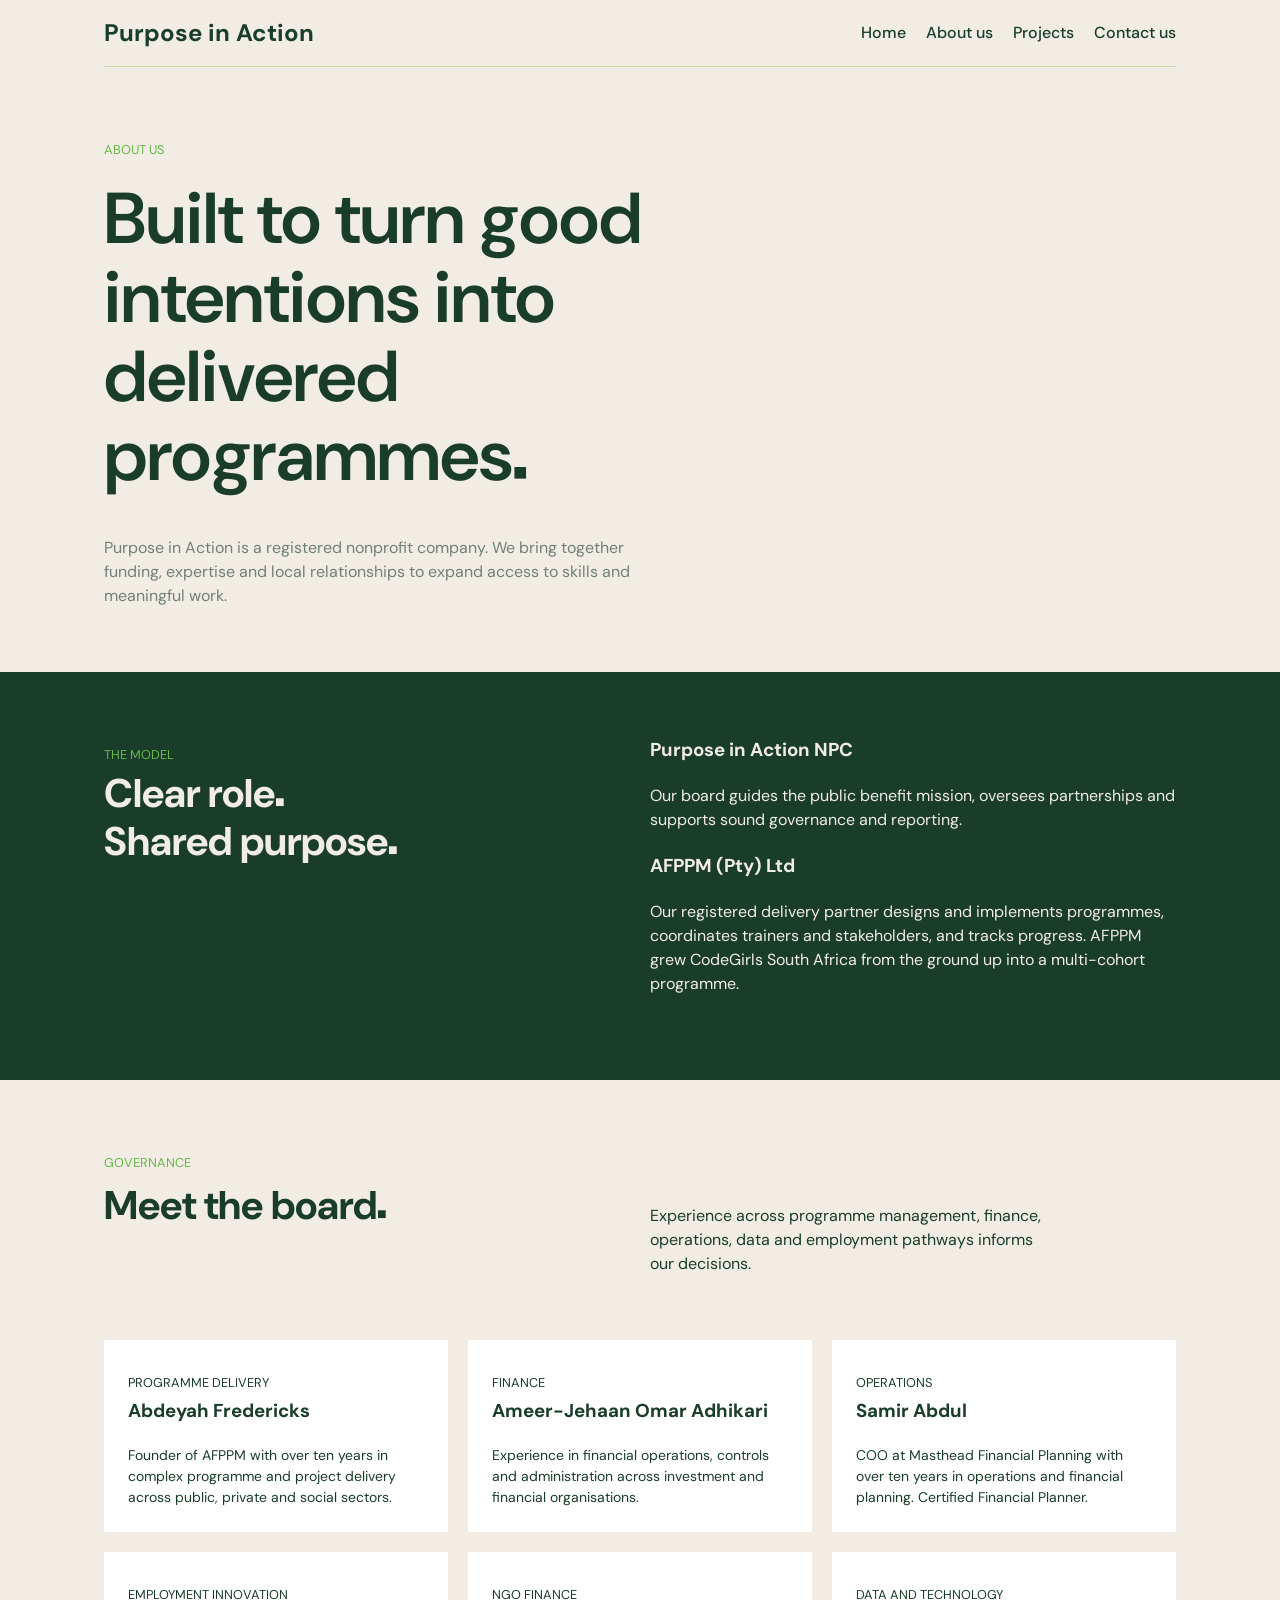
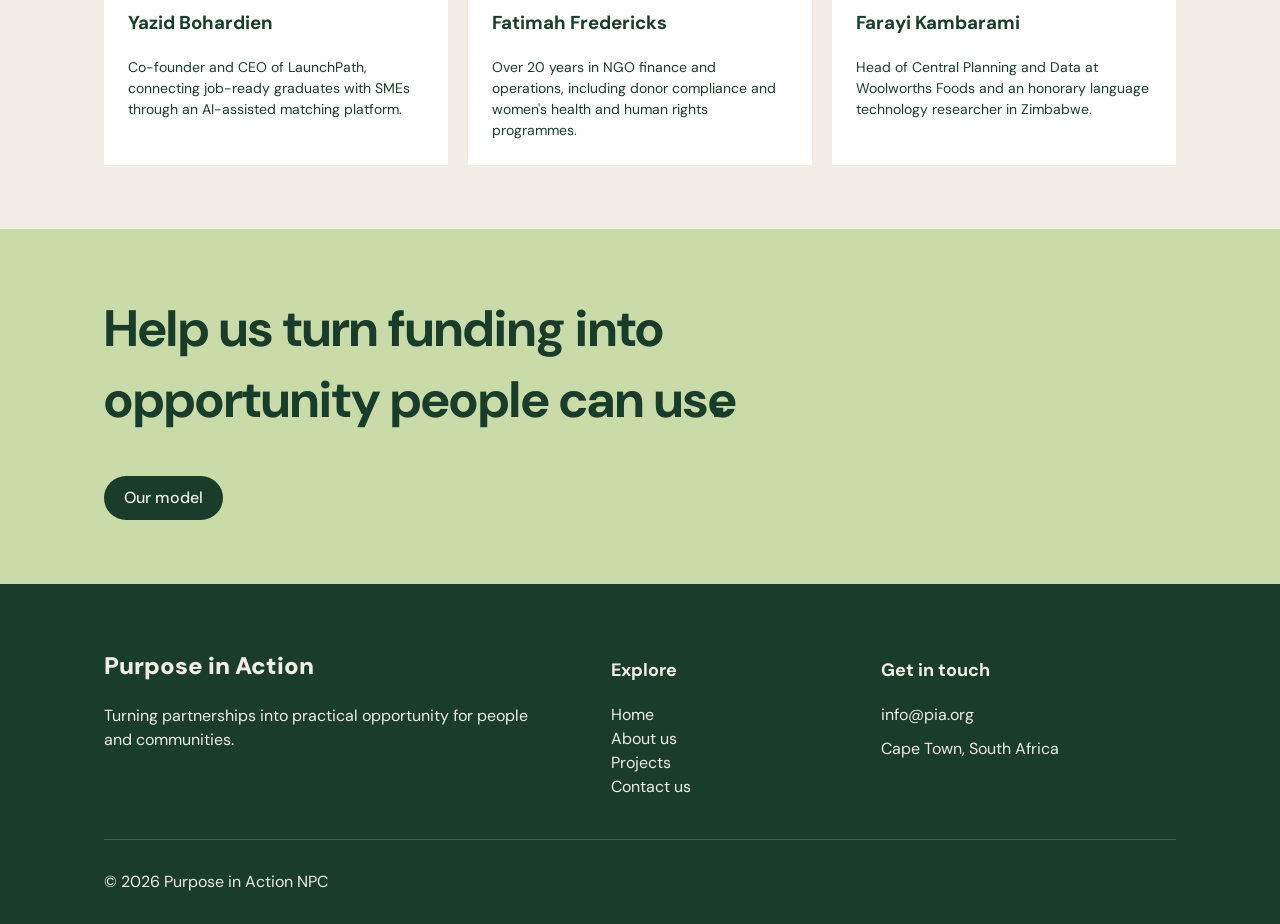
==== pages/about.html @ 17c5a4cd "completed desktop version" ====
<!DOCTYPE html>
<html lang="en">
<head>
    <meta charset="UTF-8">
    <meta name="viewport" content="width=device-width, initial-scale=1.0">
    <title>Purpose in Action</title>
    <link rel="stylesheet" href="../assets/css/style.css">

    <!-- favicon -->
    <link rel="shortcut icon" href="../assets/images/logo/logo-bg-white.jpg" type="image/x-icon" />

    <!-- fonts -->
     <link rel="preconnect" href="https://fonts.googleapis.com">
<link rel="preconnect" href="https://fonts.gstatic.com" crossorigin>
<link href="https://fonts.googleapis.com/css2?family=Baskervville:ital,wght@0,400..700;1,400..700&family=DM+Sans:ital,opsz,wght@0,9..40,100..1000;1,9..40,100..1000&family=DM+Serif+Display:ital@0;1&family=Geist:wght@100..900&family=Inter:ital,opsz,wght@0,14..32,100..900;1,14..32,100..900&family=Josefin+Sans:ital,wght@0,100..700;1,100..700&family=Lora:ital,wght@0,400..700;1,400..700&family=Merriweather:ital,opsz,wght@0,18..144,300..900;1,18..144,300..900&family=Montserrat:ital,wght@0,100..900;1,100..900&family=Nunito:ital,wght@0,200..1000;1,200..1000&family=Overpass:ital,wght@0,100..900;1,100..900&family=Plus+Jakarta+Sans:ital,wght@0,200..800;1,200..800&family=Poppins:ital,wght@0,100;0,200;0,300;0,400;0,500;0,600;0,700;0,800;0,900;1,100;1,200;1,300;1,400;1,500;1,600;1,700;1,800;1,900&family=Roboto:ital,wght@0,100..900;1,100..900&display=swap" rel="stylesheet">

</head>
<body>

    <header>
        <div class="container">
            <nav class="navbar">
                <div class="logo">
                    <a href="./index.html">Purpose <span class="lt-grn-text">in</span> Action</a>
                </div>
                <div class="main-menu">
                    <ul>
                        <li><a href="../index.html">Home</a></li>
                        <li><a href="./about.html">About us</a></li>
                        <li><a href="./projects.html">Projects</a></li>
                        <li><a href="./contact.html">Contact us</a></li>
                    </ul>
                </div>
                <button class="hamburger" type="button">
                <span></span>
                <span></span>
                <span></span>
            </button>
            </nav>
        </div>
        
    </header>
    
<main>
<section class="hero section-spacing">
            <div class="container">
                <div class="about-head">
                    <p class="tagline light">ABOUT US</p>
                        <h1>Built to turn good intentions into <br>delivered <br>programmes</h1>
                        <p>Purpose in Action is a registered nonprofit company. We bring together 
                            funding, expertise and local relationships to expand access to skills 
                            and meaningful work.</p>
                    </div>
                </div>
        </section>
        <section class="bg-dark section-spacing">
            <div class="container">
                <div class="featured-top grid model-info">
                <div>
                    <p class="tagline light">THE MODEL</p>
                    <h2>Clear role</h2>
                    <h2>Shared purpose</h2>
                </div>
                <div class="featured-text">
                    <h3>Purpose in Action NPC</h3>
                    <p>Our board guides the public benefit mission, oversees partnerships and supports sound governance and reporting.</p>
                    <h3>AFPPM (Pty) Ltd</h3>
                    <p>Our registered delivery partner designs and implements programmes, coordinates trainers and stakeholders, and tracks progress. AFPPM grew CodeGirls South Africa from the ground up into a multi-cohort programme.</p>
                </div>
            </div>
            </div>
        </section>
        <section class="section-spacing">
            <div class="container">
                <div class="featured-top grid governance">
                <div>
                    <p class="tagline light">GOVERNANCE</p>
                    <h2>Meet the board</h2>
                </div>
                <div class="featured-text">
                    <p>Experience across programme management, finance, operations, data and employment pathways informs our decisions.</p>
                    <!-- <a href="./pages/projects.html" class="btn btn-light">See the programme </a> -->
                </div>
            </div>
                <div class="three-col-grid governance-grid">
                <div class="card">
                    <p class="tagline">PROGRAMME DELIVERY</p>
                    <h3>Abdeyah Fredericks</h3>
                    <p>Founder of AFPPM with over ten years in complex programme and project delivery across public, private and social sectors.</p>
                    </div>
                <div class="card">
                    <p class="tagline">FINANCE</p>
                    <h3>Ameer-Jehaan Omar Adhikari</h3>
                    <p>Experience in financial operations, controls and administration across investment and financial organisations.</p>
                </div>
                <div class="card">
                    <p class="tagline">OPERATIONS</p>
                    <h3>Samir Abdul</h3>
                    <p>COO at Masthead Financial Planning with over ten years in operations and financial planning. Certified Financial Planner.</p>
                </div>
                <div class="card">
                    <p class="tagline">EMPLOYMENT INNOVATION</p>
                    <h3>Yazid Bohardien</h3>
                    <p>Co-founder and CEO of LaunchPath, connecting job-ready graduates with SMEs through an AI-assisted matching platform.</p>
                </div>
                <div class="card">
                    <p class="tagline">NGO FINANCE</p>
                    <h3>Fatimah Fredericks</h3>
                    <p>Over 20 years in NGO finance and operations, including donor compliance and women's health and human rights programmes.</p>
                </div>
                <div class="card">
                    <p class="tagline">DATA AND TECHNOLOGY</p>
                    <h3>Farayi Kambarami</h3>
                    <p>Head of Central Planning and Data at Woolworths Foods and an honorary language technology researcher in Zimbabwe.</p>
                </div>
            </div>
            </div>
        </section>







<!-- CALL TO ACTION -->
    <section class="cta-section section-spacing bg-green">
            <div class="container">
            <h2>Help us turn funding into opportunity people can use</h2>
            <div class="buttons">
                    <a href="./pages/projects.html" class="btn btn-dark">Our model</a>
                </div>
                </div>
        </section>

</main>













    <footer class="footer bg-dark ">
    <div class="container">
        <div class="footer-grid">
            <div class="logo">
                <a href="index.html" class="logo footer-logo">Purpose <span class="lt-green-text">in</span> Action</a>
                <p>Turning partnerships into practical opportunity for people and communities.</p>
            </div>

            <nav>
                <h2>Explore</h2>
                <ul>
                         <li><a href="../index.html">Home</a></li>
                        <li><a href="./about.html">About us</a></li>
                        <li><a href="./projects.html">Projects</a></li>
                        <li><a href="./contact.html">Contact us</a></li>
                    
                    </ul>
            </nav>

            <div>
                <h2>Get in touch</h2>
                <address>
                <a href="mailto:info@pia.org">info@pia.org</a>
                <p>Cape Town, South Africa</p>
                </address>
            </div>
        </div>

        <div class="footer-bottom">
            <p>&copy; 2026 Purpose in Action NPC</p>
        </div>
    </div>
</footer>





















    <script src="../assets/js/main.js"></script>
</body>
</html>
---- assets/css/style.css ----
/* ===============================
ROOT VARIABLES
================================= */
:root {
    --dark-green:  #1a3d2b;
    --medium-green: #1a3d2bb3;
    --light-green: #c8dba8;
    --pale-green: #dee6d2;
    --cream: #f2ede4;
    --white: #ffffff;
    --text-light: #718078;
    --green-accent: #b5e34d;
    --lt-green-text: #67b848;

    --spacing-xs: 0.5rem;   /* 8px */
    --spacing-sm: 1rem;     /* 16px */
    --spacing-md: 1.5rem;   /* 24px */
    --spacing-lg: 2rem;     /* 32px */
    --spacing-xl: 3rem;     /* 48px */
    --spacing-2xl: 4rem;    /* 64px */
    --spacing-3xl: 5rem;    /* 80px */
    --spacing-4xl: 6rem;    /* 96px */

    ----card-radius: 2px;
}

/* =============================
BASE STYLES
================================ */
* {
  margin: 0;
  padding: 0;
  box-sizing: border-box;
}

html {
    scroll-behavior: smooth;
}

body {
  font-family: DM Sans;
  font-size: 16px;
  line-height: 1.5;
  background-color: var(--cream);
  color: var(--dark-green);
}

.container {
    max-width: 1200px;
    margin: 0 auto;
    padding: 0 var(--spacing-2xl);
    /* border: 1px solid red; */
}

.section-spacing {
  padding: var(--spacing-2xl) 0;
}

img {
    display: block;
    max-width: 100%;
}

a {
    color: inherit;
    text-decoration: none;
}

ul {
    list-style: none;
}

.bg-light {
    background: var(--cream);
}

.bg-dark {
    background: var(--dark-green);
    color: var(--cream);
}

.bg-green {
  background-color: var(--light-green);
}

.grid {
    display: grid;
    grid-template-columns: 1fr 1fr;
    gap: 20px;
}

.flex {
    display: flex;
    justify-content: space-between;
}

.three-col-grid {
  display: grid;
  grid-template-columns: 1fr 1fr 1fr;
  gap: 20px;
}

/* Buttons */

.btn {
  display: inline-block;
  padding: 10px 20px;
  background: var(--light-green);
  color: #333;
  font-weight: 500;
  text-decoration: none;
  border: none;
  border-radius: 50px;
  cursor: pointer;
  text-align: center;
  transition: 0.5s;
}

.btn:hover {
  opacity: 0.8;
}

.btn-primary {
  background: transparent;
  color: var(--dark-green);
  border: 1px solid var(--dark-green);
}

.btn-dark {
  background: var(--dark-green);
  color: var(--cream);
}

.btn-light {
  background: transparent;
  color: var(--cream);
  border: 1px solid var(--cream);
}

.tagline {
    font-size: 0.8rem;
    line-height: 1.4;
    font-weight: normal;
    margin: 10px 0 5px;
}

.tagline.light {
    color: var(--lt-green-text);
}

.logo-green-text {
    color: var(--lt-green-text);
}

.hero h1 {
    font-size: 4.5rem;
    line-height: 1.1;
    font-weight: 600;
    margin: 20px 0;
    max-width: 80%;
}

.hero p {
    color: var(--text-light);
    max-width: 560px;

}

.hero h1:after {
  content: "\25A0";
  font-size: 24px;
}

h2 {
    font-size: 2.5rem;
  line-height: 1.4;
}

address {
  font-weight: 400;
  font-style: normal;
}
/* ============== NAVIGATION */
.navbar .logo a {
  font-weight: 700;
  font-size: 1.5rem;
  color: var(--green-dark);
}

.navbar ul li a {
  font-weight: 500;
  color: var(--text-primary);
}

.navbar {
  display: flex;
  justify-content: space-between;
  align-items: center;
  border-bottom: 1px solid var(--light-green);
  padding: 15px 0;
}

.navbar ul {
  display: flex;
  gap: 20px;
}

/* =======================================
HERO
========================================== */

.hero-grid {
    display: grid;
    grid-template-columns: 1.1fr 0.9fr;
    gap: 4rem;
    align-items: center;
}

.buttons a {
  margin-right: 20px;
}

.hero-image {
  background-color: var(--pale-green);
  border-top-left-radius: 210px;
  border-top-right-radius: 210px;
  border-bottom-left-radius: 20px;
  border-bottom-right-radius: 20px;
  width: 100%;
  height: 400px;

}

.hero-image img {
  /* max-width: 80%; */
  margin-top: 60px;
}

.hero-grid p:last-of-type {
    padding-bottom: 40px;

}
/* ======================================
FEATURE
========================================= */
.featured-text p {
    margin-top: 20px;   
}

.featured-text a {
    margin-top: 40px;   
}

.stats {
    margin-top: 80px;
}


.stat:last-child{
    width: 23%;
}

.stat strong {
    font-size: 2.5rem;
    margin-top: 20px;
    color: var(--green-accent);
    display: inline-block;
}

.stat p {
    font-size: 0.875rem;
}

.borderline {
  width: 230px;
  height: 1px;
  background-color: #c8dba83e;
}

/* ======================================
OUR WORK
========================================= */
.our-work-section h2:after , .cta-section h2:after {
  content: "\25A0";
  font-size: 16px;
}
.work-right {
    margin-top: 60px;
}

.work-cards-grid {
    gap: 1.25rem;
    margin-top: var(--spacing-2xl);
}

.work-card-big {
  background-color: var(--light-green);
  padding: 20px;
  border-radius: var(--card-radius);
}

.work-card-small {
  background-color: var(--white);
  padding: 20px;
  border-radius: var(--card-radius);
}

.work-cards-grid h3 {
  margin-bottom: 20px;
}

.link-text a{
  font-weight: 600;
  color: var(--medium-green);
}

/* ======================================
CALL TO ACTION
========================================= */
.cta-section h2{
  font-size: 3.2rem;
  max-width: 730px;
  margin-bottom: 40px;
}


/* ======================================
ABOUT PAGE
========================================= */
.about-head p:last-of-type {
    padding-top: 20px;
}

.model-info h2 {
  line-height: 1.2;
}

.model-info h2:after,.governance h2:after,.pipeline h2:after {
  content: "\25A0";
  font-size: 16px;
}

.model-info .featured-text p {
  margin-bottom: 20px;
}

.governance .featured-text {
  margin-top: 40px;
  width: 75%;
}

.governance-grid {
  margin-top: var(--spacing-2xl);
}

.governance-grid .card {
  border-radius: var(----card-radius);
}
/* =======================================
PROJECTS PAGE
========================================== */

.sponsor {
  background-color: var(--light-green);
  padding: var(--spacing-xl);
}
.sponsor-info {
  margin-top: 40px;
}

.sponsor-details {
  padding: 0;
}

.pipeline .featured-text {
  margin-top: 40px;
}

.cta-section h2:last-of-type:after {
  content: "\25A0";
  font-size: 19px;
  position: relative;
  right: 23.12px;
  top: 1px;
}

.three-col-grid .card {
  background-color: var(--white);
  padding: var(--spacing-md);
  border-radius: var(--card-radius);
}

.three-col-grid .card p:last-of-type {
  font-size: 14px;
  margin-top: 20px;
}

/* =======================================
CONTACT PAGE
========================================== */
.contact-details {
  padding: 0 0 var(--spacing-2xl);
}
.contact-head h1 {
    max-width: 700px;
}

.contact-cards .card {
  background-color: var(--white);
  border-radius: var(----card-radius);
  padding: var(--spacing-md);
}

.contact-cards .card p {
  margin: 20px 0;
}

.contact-cards .card a {
  font-weight: 600;
  margin-bottom: 2px;
  display: block;
}

.contact-cards .card:last-child h2 {
  font-size: 1.5em;
}

/* ======================================
FOOTER
========================================= */
.footer {
    padding: 4rem 0 0;
}
.footer-grid {
    display: grid;
    grid-template-columns: 1.5fr 0.7fr 1fr;
    gap: 4rem;
    border-bottom: 1px solid #c8dba83e;
    padding-bottom: 40px;
}

.footer .logo a {
  color: var(--cream-color);
  font-weight: 900;
  font-size: 1.5rem;
  display: block;
  margin-bottom: 20px;
}

.footer address {
  color: var(--cream-color);
}

.footer h2 {
    font-size: 1.125rem;
    margin: 10px 0 20px;
}

.footer p{
    margin: 10px 0;
}

.footer-bottom {
    padding: 20px 0;
}



/* ============== HAMBURGER */

.hamburger {
  display: none;
  flex-direction: column;
  gap: 5px;
  padding: 5px;
  border: 0;
  background: transparent;
  cursor: pointer;
}

.hamburger span {
  display: block;
  width: 25px;
  height: 3px;
  background-color: var(--dark-green);
}

/* =============================================
MEDIA QUERIES
================================================ */

@media (max-width: 960px){

}

@media (max-width: 670px) {
  .container {
    max-width: 1100px;
    margin: 0 auto;
    padding: 0 15px;
  }

  .navbar {
    position: relative;
  }

  .hamburger {
    display: flex;
  }

  .main-menu {
    display: none;
    position: absolute;
    top: 100%;
    left: 0;
    width: 100%;
    background-color: white;
    padding: 20px;
    z-index: 10;
  }

  .main-menu.active {
    display: block;
  }

  .navbar ul {
    display: flex;
    flex-direction: column;
    gap: 0;
    padding: 20px;
  }

  .navbar ul li a {
    display: block;
    padding: 15px 0;
  }
}

@media (max-width: 500px) {
  
}
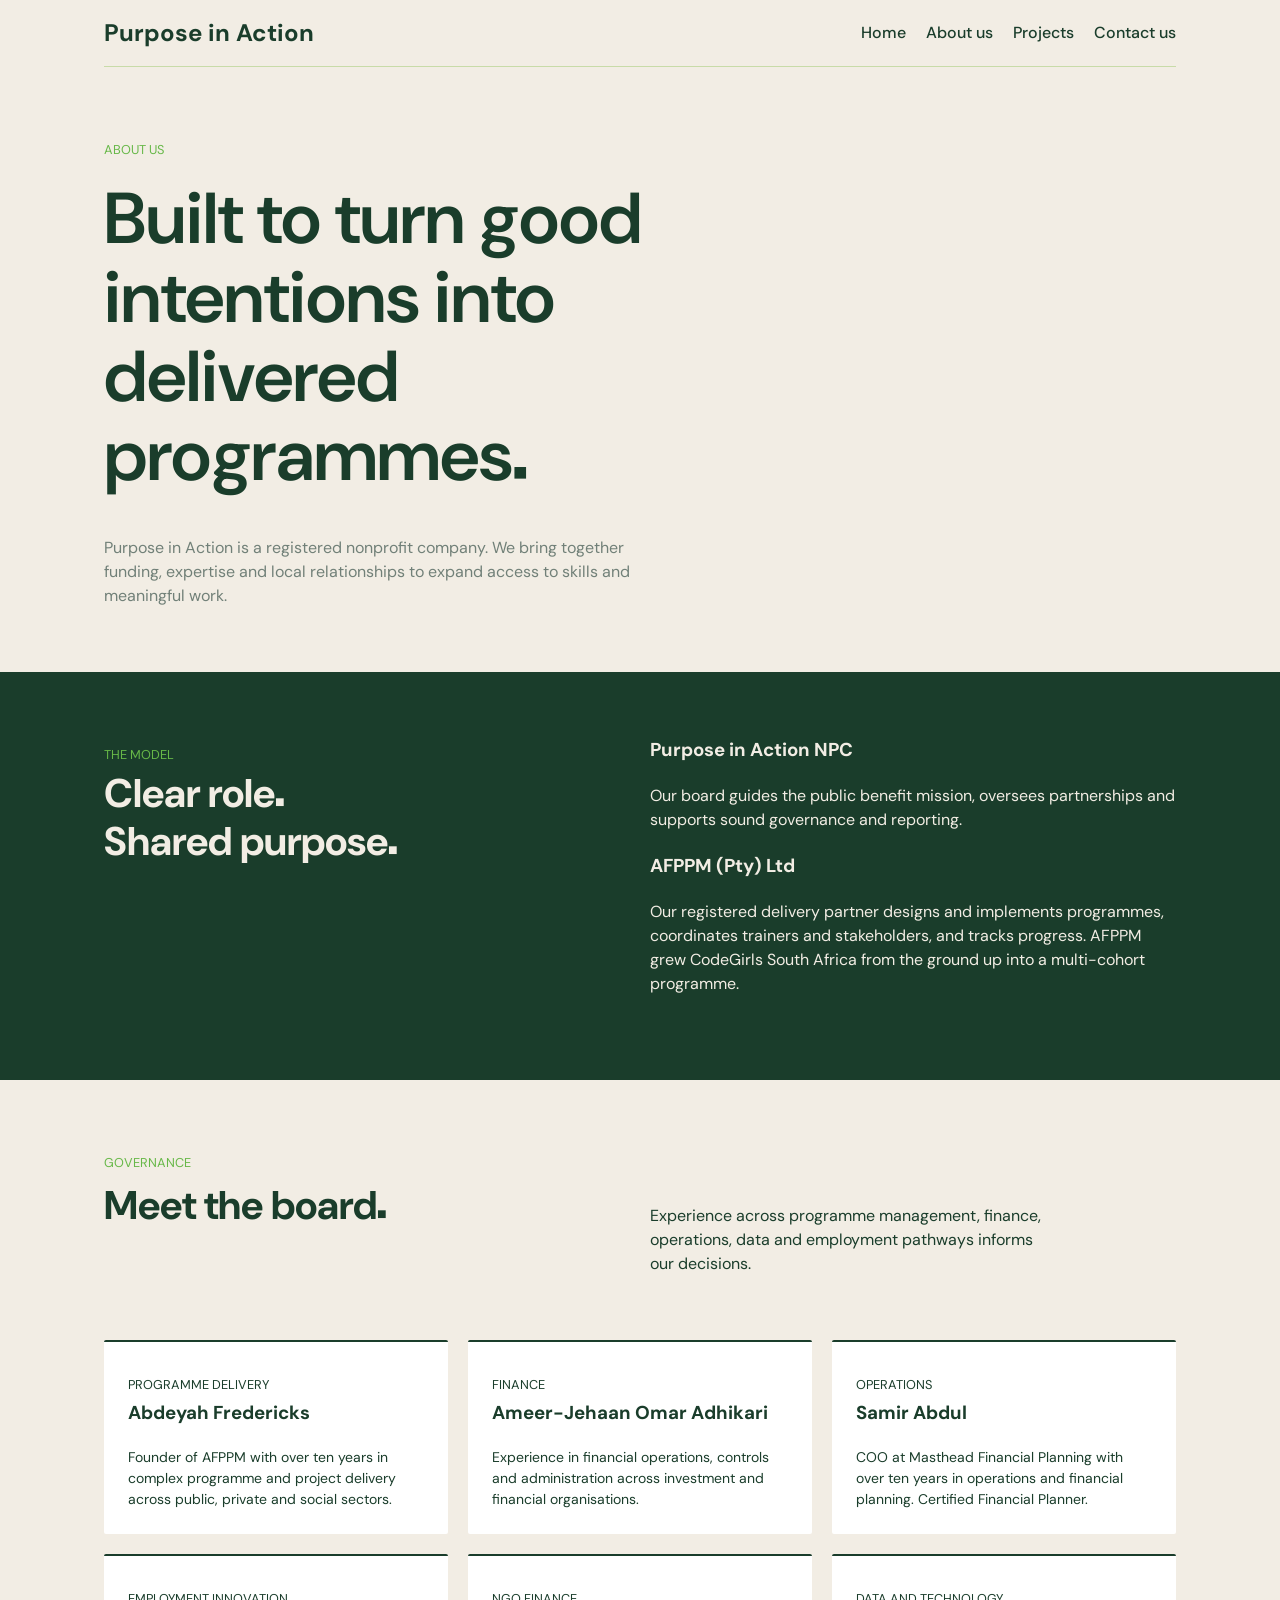
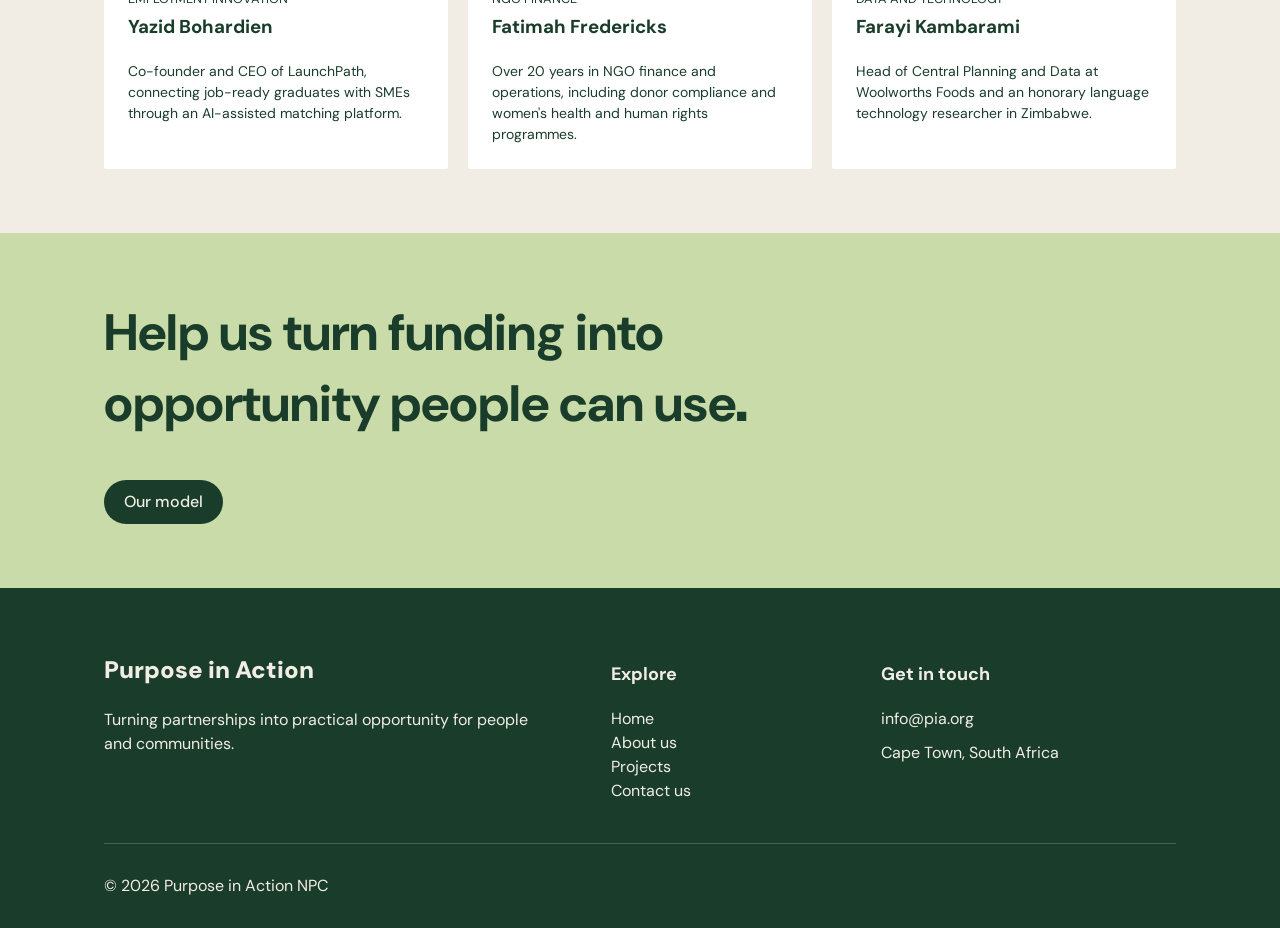
==== commit 918d1363: "Added media query for device size 768px" ====
--- a/pages/about.html
+++ b/pages/about.html
@@ -77,9 +77,8 @@
                     <p class="tagline light">GOVERNANCE</p>
                     <h2>Meet the board</h2>
                 </div>
-                <div class="featured-text">
+                <div class="featured-text about-text">
                     <p>Experience across programme management, finance, operations, data and employment pathways informs our decisions.</p>
-                    <!-- <a href="./pages/projects.html" class="btn btn-light">See the programme </a> -->
                 </div>
             </div>
                 <div class="three-col-grid governance-grid">
@@ -117,12 +116,6 @@
             </div>
         </section>
 
-
-
-
-
-
-
 <!-- CALL TO ACTION -->
     <section class="cta-section section-spacing bg-green">
             <div class="container">
@@ -134,18 +127,6 @@
         </section>
 
 </main>
-
-
-
-
-
-
-
-
-
-
-
-
 
     <footer class="footer bg-dark ">
     <div class="container">
--- a/assets/css/style.css
+++ b/assets/css/style.css
@@ -21,7 +21,7 @@
     --spacing-3xl: 5rem;    /* 80px */
     --spacing-4xl: 6rem;    /* 96px */
 
-    ----card-radius: 2px;
+    --card-radius: 2px;
 }
 
 /* =============================
@@ -354,7 +354,8 @@
 }
 
 .governance-grid .card {
-  border-radius: var(----card-radius);
+  border-radius: var(--card-radius);
+  border-top: 2px solid var(--dark-green);
 }
 /* =======================================
 PROJECTS PAGE
@@ -380,7 +381,7 @@
   content: "\25A0";
   font-size: 19px;
   position: relative;
-  right: 23.12px;
+  right: 0px;
   top: 1px;
 }
 
@@ -393,6 +394,10 @@
 .three-col-grid .card p:last-of-type {
   font-size: 14px;
   margin-top: 20px;
+}
+
+.three-col-grid {
+  margin-top: var(--spacing-2xl);
 }
 
 /* =======================================
@@ -407,7 +412,7 @@
 
 .contact-cards .card {
   background-color: var(--white);
-  border-radius: var(----card-radius);
+  border-radius: var(--card-radius);
   padding: var(--spacing-md);
 }
 
@@ -490,16 +495,37 @@
 ================================================ */
 
 @media (max-width: 960px){
-
-}
-
-@media (max-width: 670px) {
+.hero h1 {
+    font-size: 3.5rem;
+}
+
+.hero h1:after {
+  font-size: 18px;
+}
+
+.hero-image {
+   height: 340px;
+}
+
+.borderline {
+  width: 200px;
+}
+
+}
+
+@media (max-width: 768px) {
   .container {
     max-width: 1100px;
-    margin: 0 auto;
-    padding: 0 15px;
-  }
-
+    padding: 0 var(--spacing-lg);
+  }
+
+  .section-spacing{
+    padding: var(--spacing-xl) 0;
+  }
+  .grid {
+    grid-template-columns: 1fr;
+  }
+  
   .navbar {
     position: relative;
   }
@@ -534,8 +560,281 @@
     display: block;
     padding: 15px 0;
   }
-}
-
-@media (max-width: 500px) {
+/* hero */
+  .hero-grid {
+    grid-template-columns: 1fr;
+    justify-items: center;
+    text-align: center;
+  }
+
+  .hero h1 {
+    max-width: 80%;
+    margin: 0px auto;
+  }
+
+  .hero-content p {
+    margin: 20px auto;
+  }
+
+  .hero-grid p:last-of-type {
+    padding-bottom: 20px;
+}
+
+  .hero-image {
+   width: 60%;
+   height: 345px;
+  border-top-left-radius: 170px;
+  border-top-right-radius: 170px; 
+}
+
+  .hero-image img {
+  width: 80%;
+  margin: 60px auto 0;
+}
+
+/* feature */
+
+.stat strong {
+    font-size: 2rem;
+}
+
+.borderline {
+  width: 160px;
+}
+/* our work */
+
+.work-left, .work-right {
+  text-align: center;
+}
+
+.work-right {
+    margin-top: 0px;
+}
+
+.work-cards-grid {
+    grid-template-columns: 0.8fr 0.6fr;
+    margin-top: var(--spacing-xl);
+    text-align: left;
+}
+
+.work-cards-grid h3 {
+  margin-bottom: 10px;
+}
+
+.work-card-big p:last-of-type, .work-card-small p:last-of-type {
+  padding: 0 0 10px;
+}
+
+/* cta */
+.cta-section h2{
+  font-size: 2.5rem;
   
+}
+
+/* ABOUT PAGE */
+
+.about-head {
+  text-align: center;
+}
+
+.about-head h1 {
+  width: 100%;
+  margin: 15px auto;
+
+}
+
+.about-head p{
+  margin: 0 auto;
+}
+
+/* feature */
+.featured-top.grid {
+  gap: 0px;
+}
+.featured-text {
+  margin-top: 20px;
+}
+
+.grid.governance  {
+    gap: 0px;
+}
+
+/* .featured-text p {
+    margin-top: 20px;
+} */
+
+.featured-text p:first-of-type {
+    width: 100%;
+}
+
+.pipeline .featured-text {
+    margin-top: 0px;
+}
+.governance .featured-text {
+    margin-top: 0px;
+    width: 75%;
+}
+
+.governance-grid {
+  margin-top: var(--spacing-xl);
+}
+
+.three-col-grid {
+  margin-top: var(--spacing-xl);
+  grid-template-columns: 1fr;
+}
+
+  
+
+}
+
+@media (max-width: 375px) {
+   .container {
+    max-width: 1100px;
+    margin: 0 auto;
+    padding: 0 var(--spacing-sm);
+  }
+
+  .section-spacing{
+    padding: var(--spacing-xl) 0;
+  }
+
+   .hero h1 {
+    margin: 10px auto;
+    font-size: 2.5em;
+  }
+
+  .hero h1:after {
+  font-size: 12px;
+}
+
+.buttons {
+  display: grid;
+  gap: 20px;
+}
+
+.buttons a {
+  margin-right: 0px;
+}
+
+  .hero-image {
+   width: 100%;
+   height: 255px;
+  border-top-left-radius: 130px;
+  border-top-right-radius: 130px; 
+ 
+}
+
+  .hero-image img {
+  width: 90%;
+  margin: 30px auto 0;
+}
+
+.hero-grid {
+  gap: 3rem;
+}
+
+h2 {
+    font-size: 2rem;
+}
+
+.flex {
+  flex-direction: column;
+  justify-content: center;
+  text-align: center;
+}
+
+.borderline {
+  display: none;
+}
+
+.featured .grid {
+ text-align: center;
+}
+
+.featured-top .tagline, .our-work-section .tagline {
+  margin-bottom: var(--spacing-sm);
+}
+
+.stats {
+    margin-top: var(--spacing-xl);
+}
+
+.stat:last-child{
+    text-align: center;
+    width: 100%;
+}
+
+.stat {
+  margin: 10px 0 0;
+}
+
+.our-work-section h2:after , .cta-section h2:after, .cta-section h2:last-of-type:after{
+  font-size: 12px;
+}
+
+.work-cards-grid {
+    grid-template-columns: 1fr;
+    margin-top: var(--spacing-xl);
+    text-align: left;
+}
+
+.work-card-big p, .work-card-small p {
+  display: block;
+  margin-bottom: 12px;
+}
+
+.cta-section h2 {
+  font-size: 1.8em;
+  margin-top: 12px;
+}
+
+.footer {
+    padding: 2.5rem 0 0;
+} 
+
+.footer-grid {
+    grid-template-columns: repeat(0, 1fr);
+    grid-template-rows: repeat(0, 1fr);
+    gap: 10px;
+}
+
+.footer-grid .logo {
+    grid-column: span 3 / span 3;
+}
+
+.footer-grid nav {
+   grid-row: span 2 / span 2;
+    grid-row-start: 2;
+    margin-bottom: 10px;
+}
+
+.footer-grid .company-address {
+    grid-row: span 2 / span 2;
+    grid-row-start: 4;
+}
+  
+
+.footer h2 {
+    margin: 10px 0 10px;
+}
+
+.featured-text p {
+        margin-top: 0px;
+    }
+
+.governance .featured-text {
+    margin-top: 0px;
+    width: 100%;
+}
+
+    .featured-text p:first-of-type {
+        margin-bottom: 0px;
+        width: 100%;
+    }
+
+
+
+
+
 }
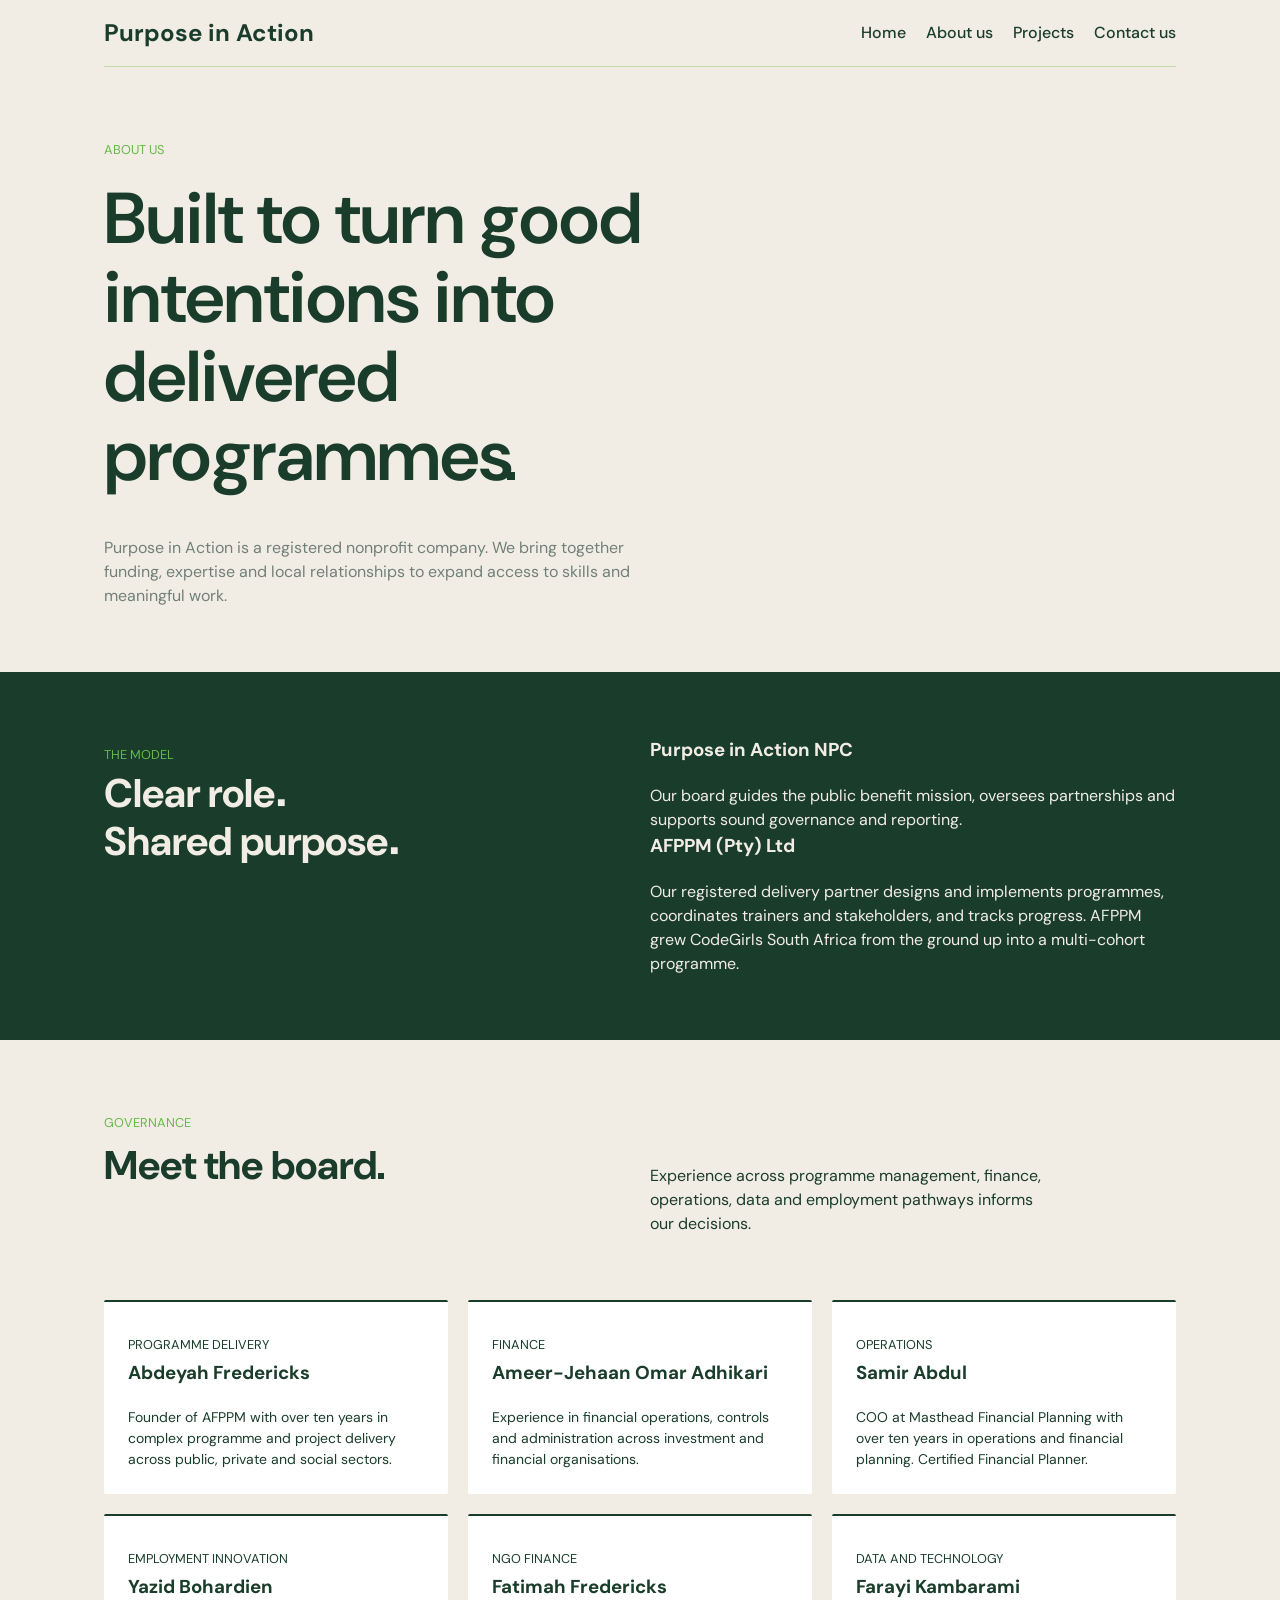
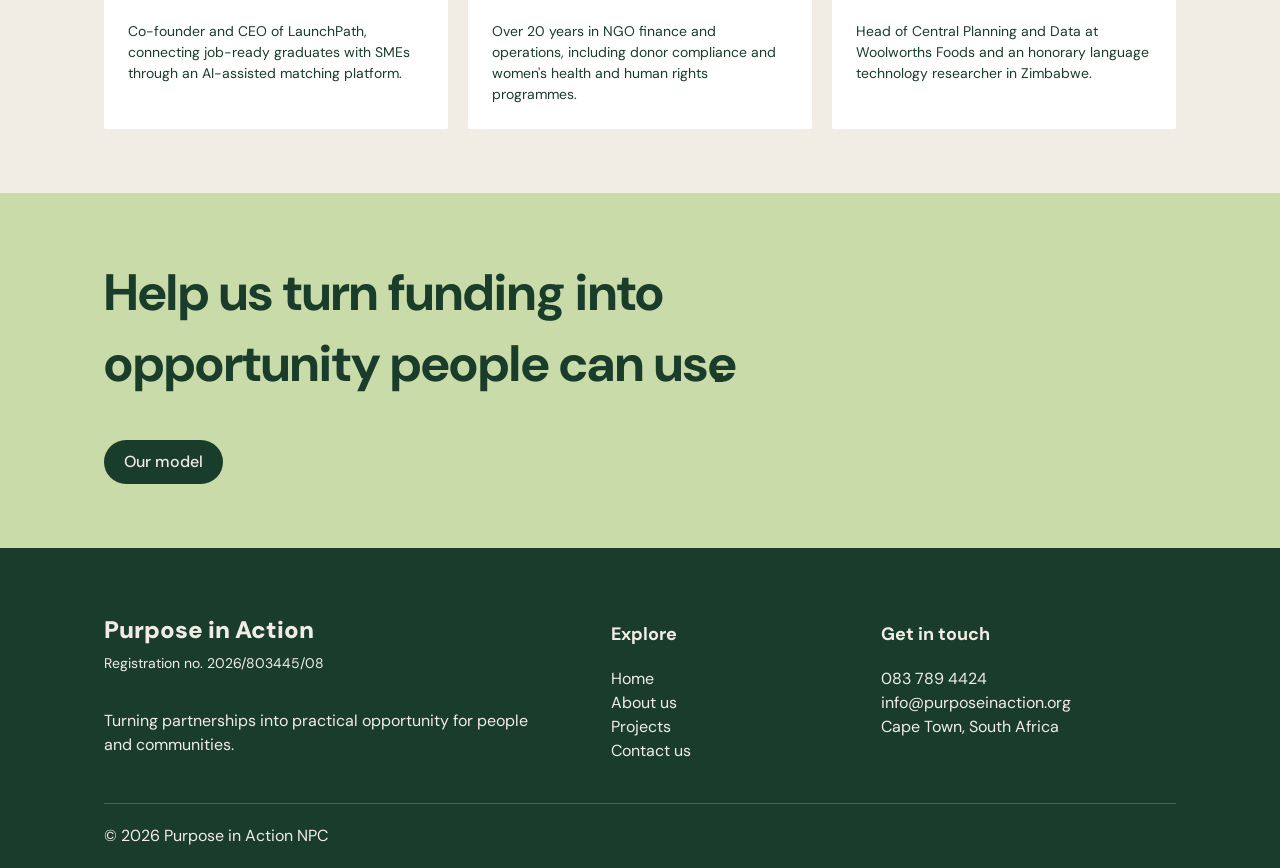
==== commit cf329ce5: "Added images and icons" ====
--- a/pages/about.html
+++ b/pages/about.html
@@ -46,20 +46,20 @@
             <div class="container">
                 <div class="about-head">
                     <p class="tagline light">ABOUT US</p>
-                        <h1>Built to turn good intentions into <br>delivered <br>programmes</h1>
+                        <h1>Built to turn good intentions into <br>delivered <br>programmes<span class="square"></span></h1>
                         <p>Purpose in Action is a registered nonprofit company. We bring together 
                             funding, expertise and local relationships to expand access to skills 
                             and meaningful work.</p>
                     </div>
                 </div>
         </section>
-        <section class="bg-dark section-spacing">
+        <section class="bg-dark section-spacing" id="model">
             <div class="container">
-                <div class="featured-top grid model-info">
-                <div>
+                <div class="featured-top grid">
+                <div class=" model-info">
                     <p class="tagline light">THE MODEL</p>
-                    <h2>Clear role</h2>
-                    <h2>Shared purpose</h2>
+                    <h2>Clear role<span class="square"></span></h2>
+                    <h2>Shared purpose<span class="square"></span></h2>
                 </div>
                 <div class="featured-text">
                     <h3>Purpose in Action NPC</h3>
@@ -75,7 +75,7 @@
                 <div class="featured-top grid governance">
                 <div>
                     <p class="tagline light">GOVERNANCE</p>
-                    <h2>Meet the board</h2>
+                    <h2>Meet the board<span class="square"></span></h2>
                 </div>
                 <div class="featured-text about-text">
                     <p>Experience across programme management, finance, operations, data and employment pathways informs our decisions.</p>
@@ -119,9 +119,9 @@
 <!-- CALL TO ACTION -->
     <section class="cta-section section-spacing bg-green">
             <div class="container">
-            <h2>Help us turn funding into opportunity people can use</h2>
+            <h2>Help us turn funding into opportunity people can use<span class="square square-about"></span></h2>
             <div class="buttons">
-                    <a href="./pages/projects.html" class="btn btn-dark">Our model</a>
+                    <a href="about.html#model" class="btn btn-dark">Our model</a>
                 </div>
                 </div>
         </section>
@@ -132,7 +132,8 @@
     <div class="container">
         <div class="footer-grid">
             <div class="logo">
-                <a href="index.html" class="logo footer-logo">Purpose <span class="lt-green-text">in</span> Action</a>
+                <a href="../index.html" class="logo footer-logo">Purpose <span class="lt-green-text">in</span> Action</a>
+                <p class="registration">Registration no. 2026/803445/08</p>
                 <p>Turning partnerships into practical opportunity for people and communities.</p>
             </div>
 
@@ -150,8 +151,9 @@
             <div>
                 <h2>Get in touch</h2>
                 <address>
-                <a href="mailto:info@pia.org">info@pia.org</a>
-                <p>Cape Town, South Africa</p>
+                    <a href="tel:+27837894424">083 789 4424</a><br>
+                    <a href="mailto:info@purposeinaction.org">info@purposeinaction.org</a>
+                    <p>Cape Town, South Africa</p>
                 </address>
             </div>
         </div>
--- a/assets/css/style.css
+++ b/assets/css/style.css
@@ -2,26 +2,26 @@
 ROOT VARIABLES
 ================================= */
 :root {
-    --dark-green:  #1a3d2b;
-    --medium-green: #1a3d2bb3;
-    --light-green: #c8dba8;
-    --pale-green: #dee6d2;
-    --cream: #f2ede4;
-    --white: #ffffff;
-    --text-light: #718078;
-    --green-accent: #b5e34d;
-    --lt-green-text: #67b848;
-
-    --spacing-xs: 0.5rem;   /* 8px */
-    --spacing-sm: 1rem;     /* 16px */
-    --spacing-md: 1.5rem;   /* 24px */
-    --spacing-lg: 2rem;     /* 32px */
-    --spacing-xl: 3rem;     /* 48px */
-    --spacing-2xl: 4rem;    /* 64px */
-    --spacing-3xl: 5rem;    /* 80px */
-    --spacing-4xl: 6rem;    /* 96px */
-
-    --card-radius: 2px;
+  --dark-green: #1a3d2b;
+  --medium-green: #1a3d2bb3;
+  --light-green: #c8dba8;
+  --pale-green: #dee6d2;
+  --cream: #f2ede4;
+  --white: #ffffff;
+  --text-light: #718078;
+  --green-accent: #b5e34d;
+  --lt-green-text: #67b848;
+
+  --spacing-xs: 0.5rem; /* 8px */
+  --spacing-sm: 1rem; /* 16px */
+  --spacing-md: 1.5rem; /* 24px */
+  --spacing-lg: 2rem; /* 32px */
+  --spacing-xl: 3rem; /* 48px */
+  --spacing-2xl: 4rem; /* 64px */
+  --spacing-3xl: 5rem; /* 80px */
+  --spacing-4xl: 6rem; /* 96px */
+
+  --card-radius: 2px;
 }
 
 /* =============================
@@ -34,7 +34,7 @@
 }
 
 html {
-    scroll-behavior: smooth;
+  scroll-behavior: smooth;
 }
 
 body {
@@ -46,10 +46,10 @@
 }
 
 .container {
-    max-width: 1200px;
-    margin: 0 auto;
-    padding: 0 var(--spacing-2xl);
-    /* border: 1px solid red; */
+  max-width: 1200px;
+  margin: 0 auto;
+  padding: 0 var(--spacing-2xl);
+  /* border: 1px solid red; */
 }
 
 .section-spacing {
@@ -57,26 +57,26 @@
 }
 
 img {
-    display: block;
-    max-width: 100%;
+  display: block;
+  max-width: 100%;
 }
 
 a {
-    color: inherit;
-    text-decoration: none;
+  color: inherit;
+  text-decoration: none;
 }
 
 ul {
-    list-style: none;
+  list-style: none;
 }
 
 .bg-light {
-    background: var(--cream);
+  background: var(--cream);
 }
 
 .bg-dark {
-    background: var(--dark-green);
-    color: var(--cream);
+  background: var(--dark-green);
+  color: var(--cream);
 }
 
 .bg-green {
@@ -84,14 +84,14 @@
 }
 
 .grid {
-    display: grid;
-    grid-template-columns: 1fr 1fr;
-    gap: 20px;
+  display: grid;
+  grid-template-columns: 1fr 1fr;
+  gap: 20px;
 }
 
 .flex {
-    display: flex;
-    justify-content: space-between;
+  display: flex;
+  justify-content: space-between;
 }
 
 .three-col-grid {
@@ -126,6 +126,11 @@
   border: 1px solid var(--dark-green);
 }
 
+.btn-primary:hover {
+  color: var(--medium-green);
+  border-color: var(--medium-green);
+}
+
 .btn-dark {
   background: var(--dark-green);
   color: var(--cream);
@@ -137,42 +142,55 @@
   border: 1px solid var(--cream);
 }
 
+.btn-light:hover {
+  color: var(--green-accent);
+  border-color: var(--green-accent);
+}
+
 .tagline {
-    font-size: 0.8rem;
-    line-height: 1.4;
-    font-weight: normal;
-    margin: 10px 0 5px;
+  font-size: 0.8rem;
+  line-height: 1.4;
+  font-weight: normal;
+  margin: 10px 0 5px;
 }
 
 .tagline.light {
-    color: var(--lt-green-text);
+  color: var(--lt-green-text);
 }
 
 .logo-green-text {
-    color: var(--lt-green-text);
+  color: var(--lt-green-text);
 }
 
 .hero h1 {
-    font-size: 4.5rem;
-    line-height: 1.1;
-    font-weight: 600;
-    margin: 20px 0;
-    max-width: 80%;
+  font-size: 4.5rem;
+  line-height: 1.1;
+  font-weight: 600;
+  margin: 20px 0;
+  max-width: 80%;
 }
 
 .hero p {
-    color: var(--text-light);
-    max-width: 560px;
-
-}
-
-.hero h1:after {
-  content: "\25A0";
-  font-size: 24px;
-}
+  color: var(--text-light);
+  max-width: 560px;
+}
+
+.hero .square {
+  display: inline-block;
+  width: 8px;
+  height: 8px;
+  background-color: var(--dark-green);
+  margin-left: 2px;
+}
+
+.about-head .square{
+  position: relative;
+  right: 8px;
+}
+
 
 h2 {
-    font-size: 2.5rem;
+  font-size: 2.5rem;
   line-height: 1.4;
 }
 
@@ -210,65 +228,54 @@
 ========================================== */
 
 .hero-grid {
-    display: grid;
-    grid-template-columns: 1.1fr 0.9fr;
-    gap: 4rem;
-    align-items: center;
+  display: grid;
+  grid-template-columns: 1.1fr 0.9fr;
+  gap: 4rem;
+  align-items: center;
 }
 
 .buttons a {
   margin-right: 20px;
 }
 
-.hero-image {
-  background-color: var(--pale-green);
-  border-top-left-radius: 210px;
-  border-top-right-radius: 210px;
-  border-bottom-left-radius: 20px;
-  border-bottom-right-radius: 20px;
-  width: 100%;
-  height: 400px;
-
-}
 
 .hero-image img {
   /* max-width: 80%; */
-  margin-top: 60px;
+  margin-top: 40px;
 }
 
 .hero-grid p:last-of-type {
-    padding-bottom: 40px;
-
-}
+  padding-bottom: 40px;
+}
+
 /* ======================================
 FEATURE
 ========================================= */
 .featured-text p {
-    margin-top: 20px;   
+  margin-top: 20px;
 }
 
 .featured-text a {
-    margin-top: 40px;   
+  margin-top: 40px;
 }
 
 .stats {
-    margin-top: 80px;
-}
-
-
-.stat:last-child{
-    width: 23%;
+  margin-top: 80px;
+}
+
+.stat:last-child {
+  width: 23%;
 }
 
 .stat strong {
-    font-size: 2.5rem;
-    margin-top: 20px;
-    color: var(--green-accent);
-    display: inline-block;
+  font-size: 2.5rem;
+  margin-top: 20px;
+  color: var(--green-accent);
+  display: inline-block;
 }
 
 .stat p {
-    font-size: 0.875rem;
+  font-size: 0.875rem;
 }
 
 .borderline {
@@ -280,17 +287,23 @@
 /* ======================================
 OUR WORK
 ========================================= */
-.our-work-section h2:after , .cta-section h2:after {
-  content: "\25A0";
-  font-size: 16px;
+.our-work-section .square, .cta-section .square,
+.governance .square,
+.pipeline .square  
+ {
+ width: 6px;
+  height: 6px;
+  background-color: var(--dark-green);
+    display: inline-block;
+  margin-left: 1px;
 }
 .work-right {
-    margin-top: 60px;
+  margin-top: 60px;
 }
 
 .work-cards-grid {
-    gap: 1.25rem;
-    margin-top: var(--spacing-2xl);
+  gap: 1.25rem;
+  margin-top: var(--spacing-2xl);
 }
 
 .work-card-big {
@@ -309,36 +322,92 @@
   margin-bottom: 20px;
 }
 
-.link-text a{
+.link-text a {
   font-weight: 600;
   color: var(--medium-green);
+  transition: color 0.3s ease;
+}
+
+.link-text a:hover {
+  color: var(--lt-green-text);
+  transition: fill 0.3s ease;
+
+}
+
+
+.link-text a:hover svg.arrow  {
+  fill: var(--lt-green-text); 
+   transition: fill 0.3s ease;
+}
+
+.link-text svg {
+  width: 3%;
+  display: inline-block;
+  vertical-align: middle;
+  position: relative;
+  left: -3px;
+}
+
+.link-text .arrow-two {
+  width: 4%;
+  display: inline-block;
+  vertical-align: middle;
+  position: relative;
+  left: -3px;
+}
+
+.circle {
+  display: inline-block;
+  width: 10px;
+  height: 10px;
+  background-color: var(--lt-green-text);
+  border-radius: 100%;
+}
+
+.circle-two {
+  background-color: orangered;
+  display: inline-block;
+  width: 10px;
+  height: 10px;
+  border-radius: 100%;
+}
+
+.circle,.circle-two {
+  margin-right: 2px;
 }
 
 /* ======================================
 CALL TO ACTION
 ========================================= */
-.cta-section h2{
+.cta-section h2 {
   font-size: 3.2rem;
   max-width: 730px;
   margin-bottom: 40px;
 }
 
-
+ .cta-section:nth-child(4) .square{
+  position: relative;
+  right: 22.30px;
+  top: 0.1px;
+  width: 8.3px;
+  height: 8.3px;
+ }
 /* ======================================
 ABOUT PAGE
 ========================================= */
 .about-head p:last-of-type {
-    padding-top: 20px;
+  padding-top: 20px;
 }
 
 .model-info h2 {
   line-height: 1.2;
 }
 
-.model-info h2:after,.governance h2:after,.pipeline h2:after {
+  .model-info h2:after{
   content: "\25A0";
-  font-size: 16px;
-}
+  font-size: 14px;
+  margin-left: 2px;
+}  
 
 .model-info .featured-text p {
   margin-bottom: 20px;
@@ -357,6 +426,8 @@
   border-radius: var(--card-radius);
   border-top: 2px solid var(--dark-green);
 }
+
+
 /* =======================================
 PROJECTS PAGE
 ========================================== */
@@ -366,7 +437,7 @@
   padding: var(--spacing-xl);
 }
 .sponsor-info {
-  margin-top: 40px;
+  margin: 40px 0 0px;
 }
 
 .sponsor-details {
@@ -377,13 +448,6 @@
   margin-top: 40px;
 }
 
-.cta-section h2:last-of-type:after {
-  content: "\25A0";
-  font-size: 19px;
-  position: relative;
-  right: 0px;
-  top: 1px;
-}
 
 .three-col-grid .card {
   background-color: var(--white);
@@ -399,6 +463,12 @@
 .three-col-grid {
   margin-top: var(--spacing-2xl);
 }
+
+.graduation-photo img {
+  border-radius: 5px;
+  margin-bottom: 40px;
+}
+
 
 /* =======================================
 CONTACT PAGE
@@ -407,7 +477,7 @@
   padding: 0 0 var(--spacing-2xl);
 }
 .contact-head h1 {
-    max-width: 700px;
+  max-width: 700px;
 }
 
 .contact-cards .card {
@@ -422,8 +492,12 @@
 
 .contact-cards .card a {
   font-weight: 600;
-  margin-bottom: 2px;
+  margin-bottom: 4px;
   display: block;
+}
+
+.contact-cards .card a:hover {
+  color: var(--lt-green-text);
 }
 
 .contact-cards .card:last-child h2 {
@@ -434,22 +508,23 @@
 FOOTER
 ========================================= */
 .footer {
-    padding: 4rem 0 0;
+  padding: 4rem 0 0;
 }
 .footer-grid {
-    display: grid;
-    grid-template-columns: 1.5fr 0.7fr 1fr;
-    gap: 4rem;
-    border-bottom: 1px solid #c8dba83e;
-    padding-bottom: 40px;
-}
+  display: grid;
+  grid-template-columns: 1.5fr 0.7fr 1fr;
+  gap: 4rem;
+  border-bottom: 1px solid #c8dba83e;
+  padding-bottom: 40px;
+}
+
 
 .footer .logo a {
   color: var(--cream-color);
   font-weight: 900;
   font-size: 1.5rem;
   display: block;
-  margin-bottom: 20px;
+  margin-bottom: 5px;
 }
 
 .footer address {
@@ -457,19 +532,22 @@
 }
 
 .footer h2 {
-    font-size: 1.125rem;
-    margin: 10px 0 20px;
-}
-
-.footer p{
-    margin: 10px 0;
+  font-size: 1.125rem;
+  margin: 10px 0 20px;
+}
+
+/* .footer p {
+  margin: 0px 0;
+} */
+
+.footer .registration{
+  margin-bottom: 35px;
+  font-size: 14px;
 }
 
 .footer-bottom {
-    padding: 20px 0;
-}
-
-
+  padding: 20px 0;
+}
 
 /* ============== HAMBURGER */
 
@@ -494,23 +572,22 @@
 MEDIA QUERIES
 ================================================ */
 
-@media (max-width: 960px){
-.hero h1 {
+@media (max-width: 960px) {
+  .hero h1 {
     font-size: 3.5rem;
-}
-
-.hero h1:after {
-  font-size: 18px;
-}
-
-.hero-image {
-   height: 340px;
-}
-
-.borderline {
-  width: 200px;
-}
-
+  }
+
+  /* .hero h1:after {
+    font-size: 18px;
+  } */
+
+  .hero-image {
+    height: 260px;
+  }
+
+  .borderline {
+    width: 200px;
+  }
 }
 
 @media (max-width: 768px) {
@@ -519,13 +596,13 @@
     padding: 0 var(--spacing-lg);
   }
 
-  .section-spacing{
+  .section-spacing {
     padding: var(--spacing-xl) 0;
   }
   .grid {
     grid-template-columns: 1fr;
   }
-  
+
   .navbar {
     position: relative;
   }
@@ -560,281 +637,310 @@
     display: block;
     padding: 15px 0;
   }
-/* hero */
+  /* hero */
   .hero-grid {
     grid-template-columns: 1fr;
     justify-items: center;
-    text-align: center;
   }
 
   .hero h1 {
     max-width: 80%;
-    margin: 0px auto;
   }
 
   .hero-content p {
-    margin: 20px auto;
+    margin: 20px 0;
   }
 
   .hero-grid p:last-of-type {
     padding-bottom: 20px;
-}
-
-  .hero-image {
-   width: 60%;
-   height: 345px;
-  border-top-left-radius: 170px;
-  border-top-right-radius: 170px; 
-}
+  }
 
   .hero-image img {
-  width: 80%;
-  margin: 60px auto 0;
-}
-
-/* feature */
-
-.stat strong {
+    width: 80%;
+    margin: 60px auto 0;
+  }
+
+  /* feature */
+
+  .stat strong {
     font-size: 2rem;
-}
-
-.borderline {
-  width: 160px;
-}
-/* our work */
-
-.work-left, .work-right {
-  text-align: center;
-}
-
-.work-right {
+  }
+
+  .borderline {
+    width: 160px;
+  }
+  /* our work */
+
+  .work-left,
+  .work-right {
+    text-align: center;
+  }
+
+  .work-right {
     margin-top: 0px;
-}
-
-.work-cards-grid {
+  }
+
+  .work-cards-grid {
     grid-template-columns: 0.8fr 0.6fr;
     margin-top: var(--spacing-xl);
     text-align: left;
-}
-
-.work-cards-grid h3 {
-  margin-bottom: 10px;
-}
-
-.work-card-big p:last-of-type, .work-card-small p:last-of-type {
-  padding: 0 0 10px;
-}
-
-/* cta */
-.cta-section h2{
-  font-size: 2.5rem;
-  
-}
-
-/* ABOUT PAGE */
-
-.about-head {
-  text-align: center;
-}
-
-.about-head h1 {
-  width: 100%;
-  margin: 15px auto;
-
-}
-
-.about-head p{
-  margin: 0 auto;
-}
-
-/* feature */
-.featured-top.grid {
-  gap: 0px;
-}
-.featured-text {
-  margin-top: 20px;
-}
-
-.grid.governance  {
+  }
+
+  .work-cards-grid h3 {
+    margin-bottom: 10px;
+  }
+
+  .work-card-big p:last-of-type,
+  .work-card-small p:last-of-type {
+    padding: 0 0 10px;
+  }
+
+  /* cta */
+  .cta-section h2 {
+    font-size: 2.5rem;
+  }
+
+  /* ABOUT PAGE */
+
+  .about-head h1 {
+    margin: 15px 0;
+  }
+
+  /* feature */
+  .featured-top.grid {
     gap: 0px;
-}
-
-/* .featured-text p {
+  }
+  .featured-text {
     margin-top: 20px;
-} */
-
-.featured-text p:first-of-type {
+  }
+  .featured-text h3 {
+    margin-top: 20px;
+  }
+
+  .grid.governance {
+    gap: 0px;
+  }
+
+  .featured-text p:first-of-type {
     width: 100%;
-}
-
-.pipeline .featured-text {
+    margin: 20px 0;
+  }
+
+  .pipeline .featured-text {
     margin-top: 0px;
-}
-.governance .featured-text {
+  }
+  .governance .featured-text {
     margin-top: 0px;
     width: 75%;
-}
-
-.governance-grid {
-  margin-top: var(--spacing-xl);
-}
-
-.three-col-grid {
-  margin-top: var(--spacing-xl);
-  grid-template-columns: 1fr;
-}
-
-  
-
+  }
+
+  .governance-grid {
+    margin-top: var(--spacing-xl);
+  }
+
+  .three-col-grid {
+    margin-top: var(--spacing-xl);
+    grid-template-columns: 1fr;
+  }
+
+  /* .cta-section h2:last-of-type:after {
+    right: 18px;
+    bottom: 38px;
+    font-size: 14px;
+  } */
 }
 
 @media (max-width: 375px) {
-   .container {
-    max-width: 1100px;
-    margin: 0 auto;
+  .container {
     padding: 0 var(--spacing-sm);
   }
 
-  .section-spacing{
-    padding: var(--spacing-xl) 0;
-  }
-
-   .hero h1 {
-    margin: 10px auto;
-    font-size: 2.5em;
-  }
-
-  .hero h1:after {
-  font-size: 12px;
-}
-
-.buttons {
-  display: grid;
-  gap: 20px;
-}
-
-.buttons a {
-  margin-right: 0px;
-}
-
-  .hero-image {
-   width: 100%;
-   height: 255px;
-  border-top-left-radius: 130px;
-  border-top-right-radius: 130px; 
- 
-}
+  .section-spacing {
+    padding: var(--spacing-lg) 0;
+  }
+
+  .hero h1 {
+    margin: 20px auto;
+    font-size: 2.3em;
+    text-align: left;
+    max-width: 100%;
+  }
+
+  .hero .square {
+    width: 5px;
+    height: 5px;
+    
+}
+
+.about-head .square {
+    right: 0px;
+}
+
+.our-work-section .square, .cta-section .square,
+.governance .square,
+.pipeline .square  
+ {
+ width: 4px;
+  height: 4px;
+}
+
+  /* .hero h1:after {
+    font-size: 12px;
+  } */
+
+  .buttons {
+    display: grid;
+    gap: 20px;
+  }
+
+  .buttons a {
+    margin-right: 0px;
+  }
+
+
 
   .hero-image img {
-  width: 90%;
-  margin: 30px auto 0;
-}
-
-.hero-grid {
-  gap: 3rem;
-}
-
-h2 {
+    width: 90%;
+    margin: 30px auto 0;
+  }
+
+  .hero-grid {
+    gap: 2rem;
+  }
+
+  h2 {
     font-size: 2rem;
-}
-
-.flex {
-  flex-direction: column;
-  justify-content: center;
-  text-align: center;
-}
-
-.borderline {
-  display: none;
-}
-
-.featured .grid {
- text-align: center;
-}
-
-.featured-top .tagline, .our-work-section .tagline {
-  margin-bottom: var(--spacing-sm);
-}
-
-.stats {
+  }
+
+  .flex {
+    flex-direction: column;
+    justify-content: center;
+    text-align: center;
+  }
+
+  .borderline {
+    display: none;
+  }
+
+  .featured .grid {
+    text-align: center;
+  }
+
+  .featured-top .tagline,
+  .our-work-section .tagline {
+    margin-bottom: var(--spacing-sm);
+  }
+
+  .stats {
     margin-top: var(--spacing-xl);
-}
-
-.stat:last-child{
+  }
+
+  .stat:last-child {
     text-align: center;
     width: 100%;
-}
-
-.stat {
-  margin: 10px 0 0;
-}
-
-.our-work-section h2:after , .cta-section h2:after, .cta-section h2:last-of-type:after{
-  font-size: 12px;
-}
-
-.work-cards-grid {
+  }
+
+  .stat {
+    margin: 10px 0 0;
+  }
+
+  /* .our-work-section h2:after,
+  .cta-section h2:after,
+  .cta-section h2:last-of-type:after {
+    font-size: 12px;
+  } */
+
+  .work-cards-grid {
     grid-template-columns: 1fr;
     margin-top: var(--spacing-xl);
     text-align: left;
-}
-
-.work-card-big p, .work-card-small p {
-  display: block;
-  margin-bottom: 12px;
-}
-
-.cta-section h2 {
-  font-size: 1.8em;
-  margin-top: 12px;
-}
-
-.footer {
+  }
+
+  .work-card-big p,
+  .work-card-small p {
+    display: block;
+    margin-bottom: 12px;
+  }
+
+  .cta-section h2 {
+    font-size: 1.5em;
+    margin-top: 12px;
+  }
+
+  .cta-section:nth-child(4) .square {
+    right: 10.95px;
+    width: 4px;
+    height: 4px;
+}
+
+ .cta-section:nth-child(4) .square-about {
+    right: 0px;
+    width: 4px;
+    height: 4px;
+}
+
+  .footer {
     padding: 2.5rem 0 0;
-} 
-
-.footer-grid {
-    grid-template-columns: repeat(0, 1fr);
-    grid-template-rows: repeat(0, 1fr);
+  }
+
+  .footer-grid {
+    grid-template-columns: 1fr;
+    grid-template-rows: 1fr;
     gap: 10px;
-}
-
-.footer-grid .logo {
+  }
+
+  .footer-grid .logo {
     grid-column: span 3 / span 3;
-}
-
-.footer-grid nav {
-   grid-row: span 2 / span 2;
+  }
+
+  .footer-grid nav {
+    grid-row: span 2 / span 2;
     grid-row-start: 2;
     margin-bottom: 10px;
-}
-
-.footer-grid .company-address {
+    grid-column: span 3 / span 3;
+  }
+
+  .footer-grid .company-address {
     grid-row: span 2 / span 2;
     grid-row-start: 4;
-}
-  
-
-.footer h2 {
+  }
+
+  .footer h2 {
     margin: 10px 0 10px;
-}
-
-.featured-text p {
-        margin-top: 0px;
-    }
-
-.governance .featured-text {
+  }
+
+  .featured-text p {
+    margin-top: 0px;
+  }
+
+  .governance .featured-text {
     margin-top: 0px;
     width: 100%;
-}
-
-    .featured-text p:first-of-type {
-        margin-bottom: 0px;
-        width: 100%;
-    }
-
-
-
-
-
-}+  }
+
+  .featured-text p:first-of-type {
+    margin-bottom: 0px;
+    width: 100%;
+  }
+
+  .about-head p:last-of-type {
+    padding-top: 0px;
+  }
+
+  .model-info h2:after {
+    font-size: 8px;
+  } 
+
+  .sponsor {
+    padding: var(--spacing-md);
+}
+
+.link-text svg {
+    width: 5%;
+    display: inline-block;
+    vertical-align: middle;
+    position: relative;
+    left: -3px;
+}
+  
+}
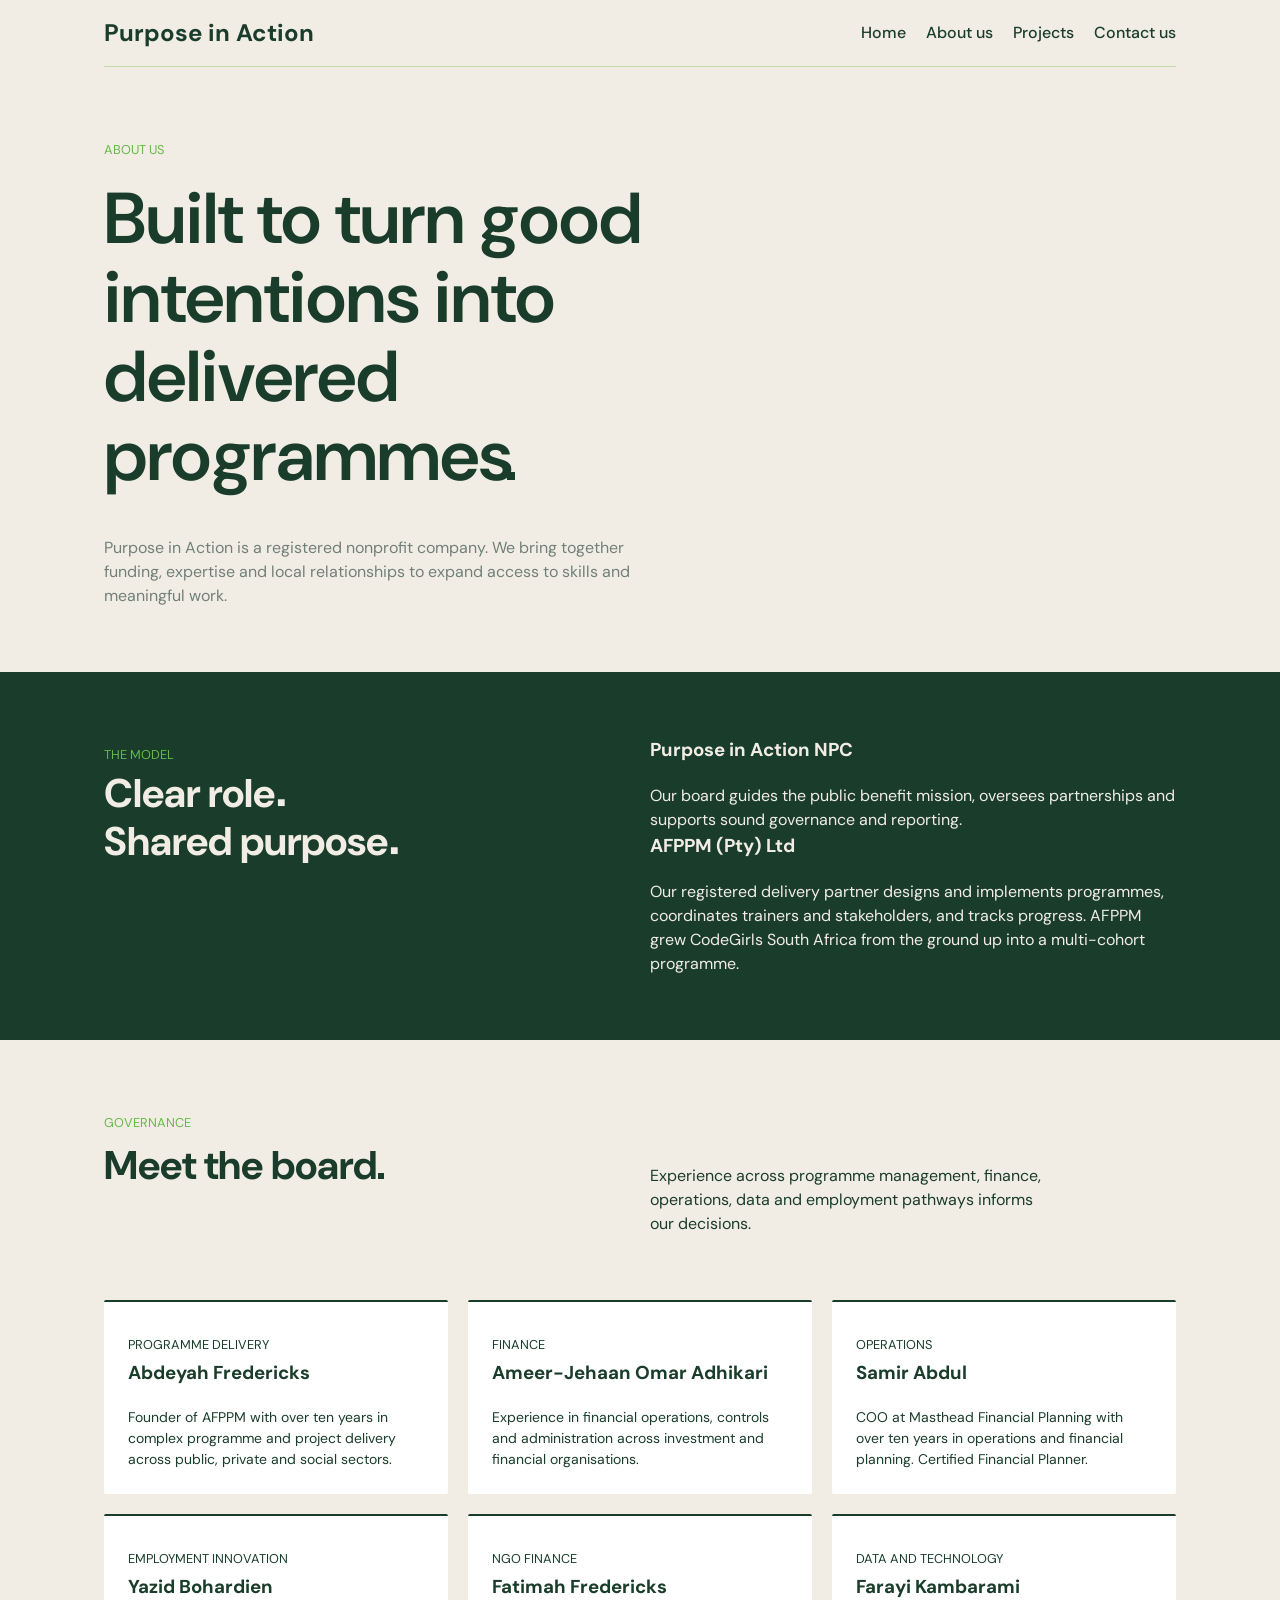
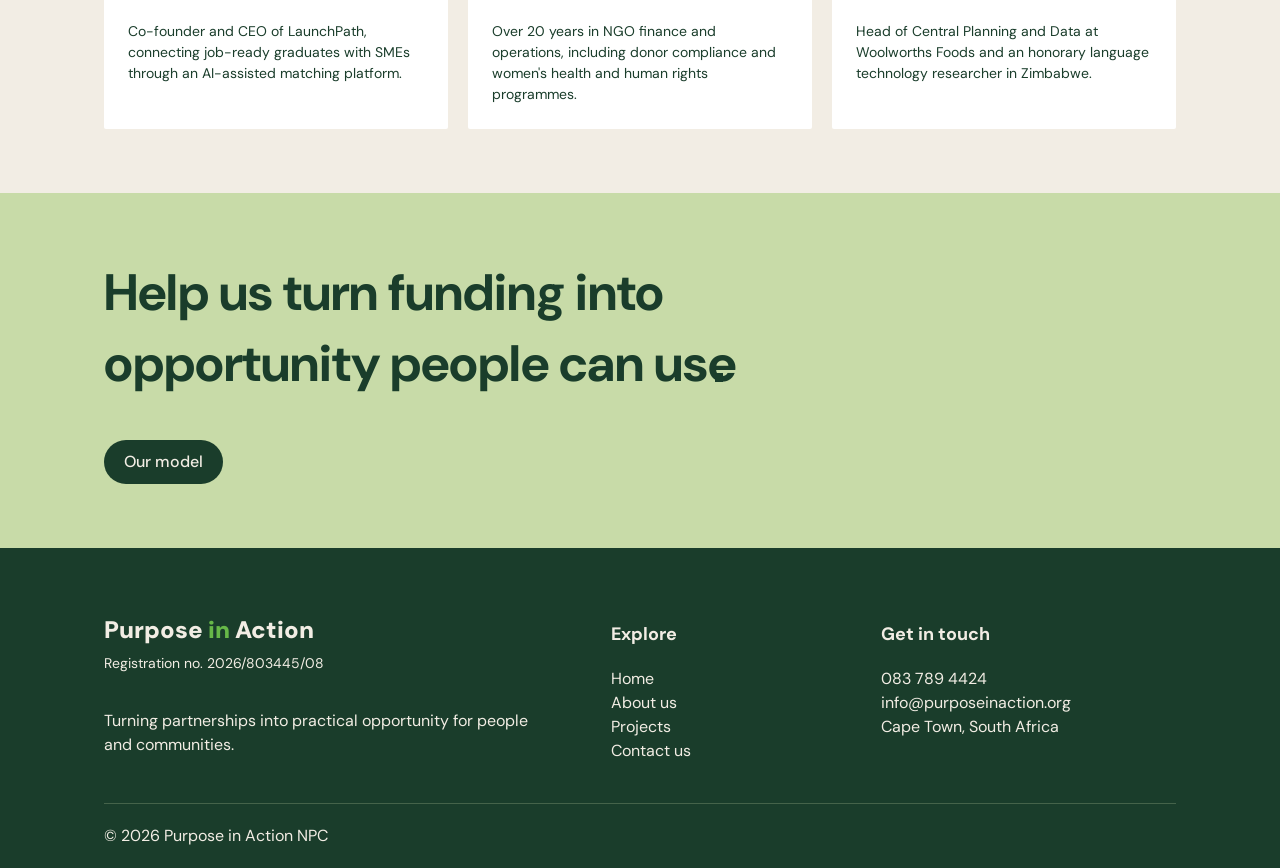
==== commit 1bf70e1e: "changed logo color" ====
--- a/pages/about.html
+++ b/pages/about.html
@@ -132,7 +132,7 @@
     <div class="container">
         <div class="footer-grid">
             <div class="logo">
-                <a href="../index.html" class="logo footer-logo">Purpose <span class="lt-green-text">in</span> Action</a>
+                <a href="../index.html" class="logo footer-logo">Purpose <span class="logo-green-text">in</span> Action</a>
                 <p class="registration">Registration no. 2026/803445/08</p>
                 <p>Turning partnerships into practical opportunity for people and communities.</p>
             </div>
